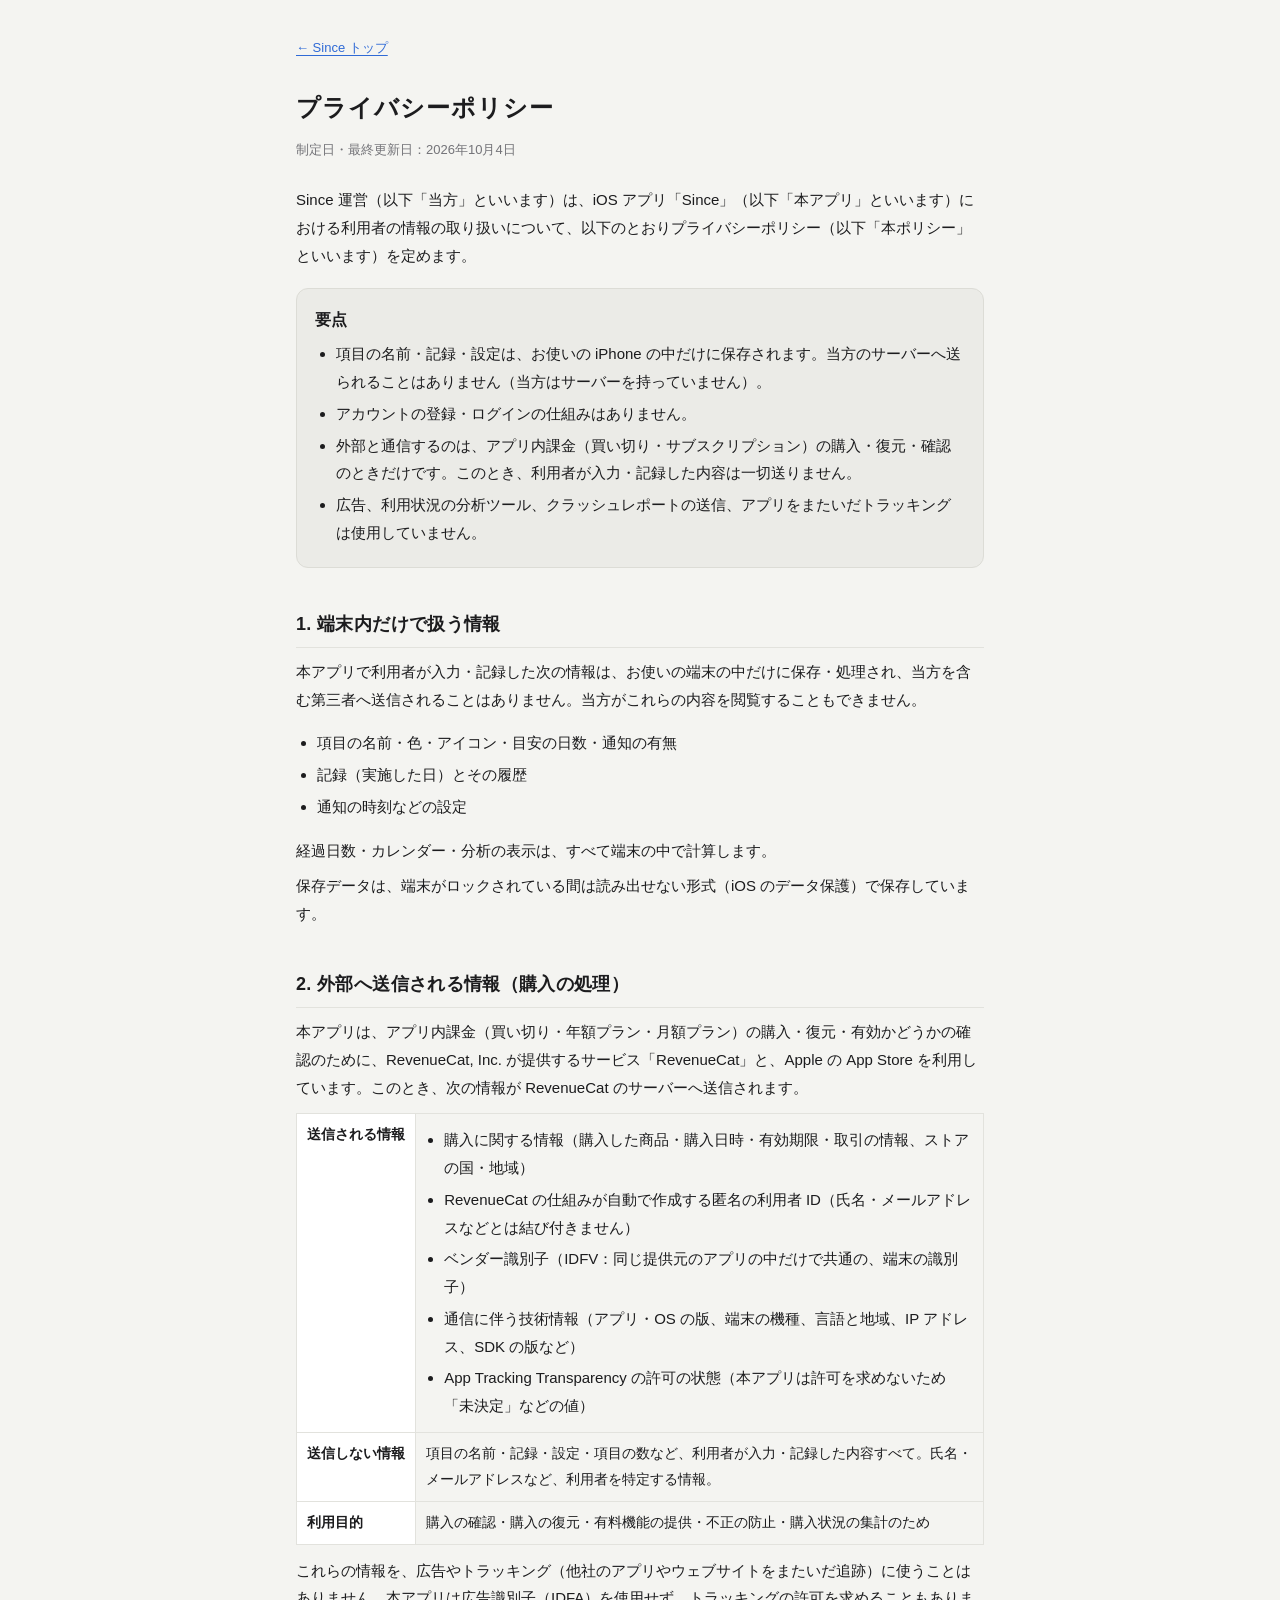
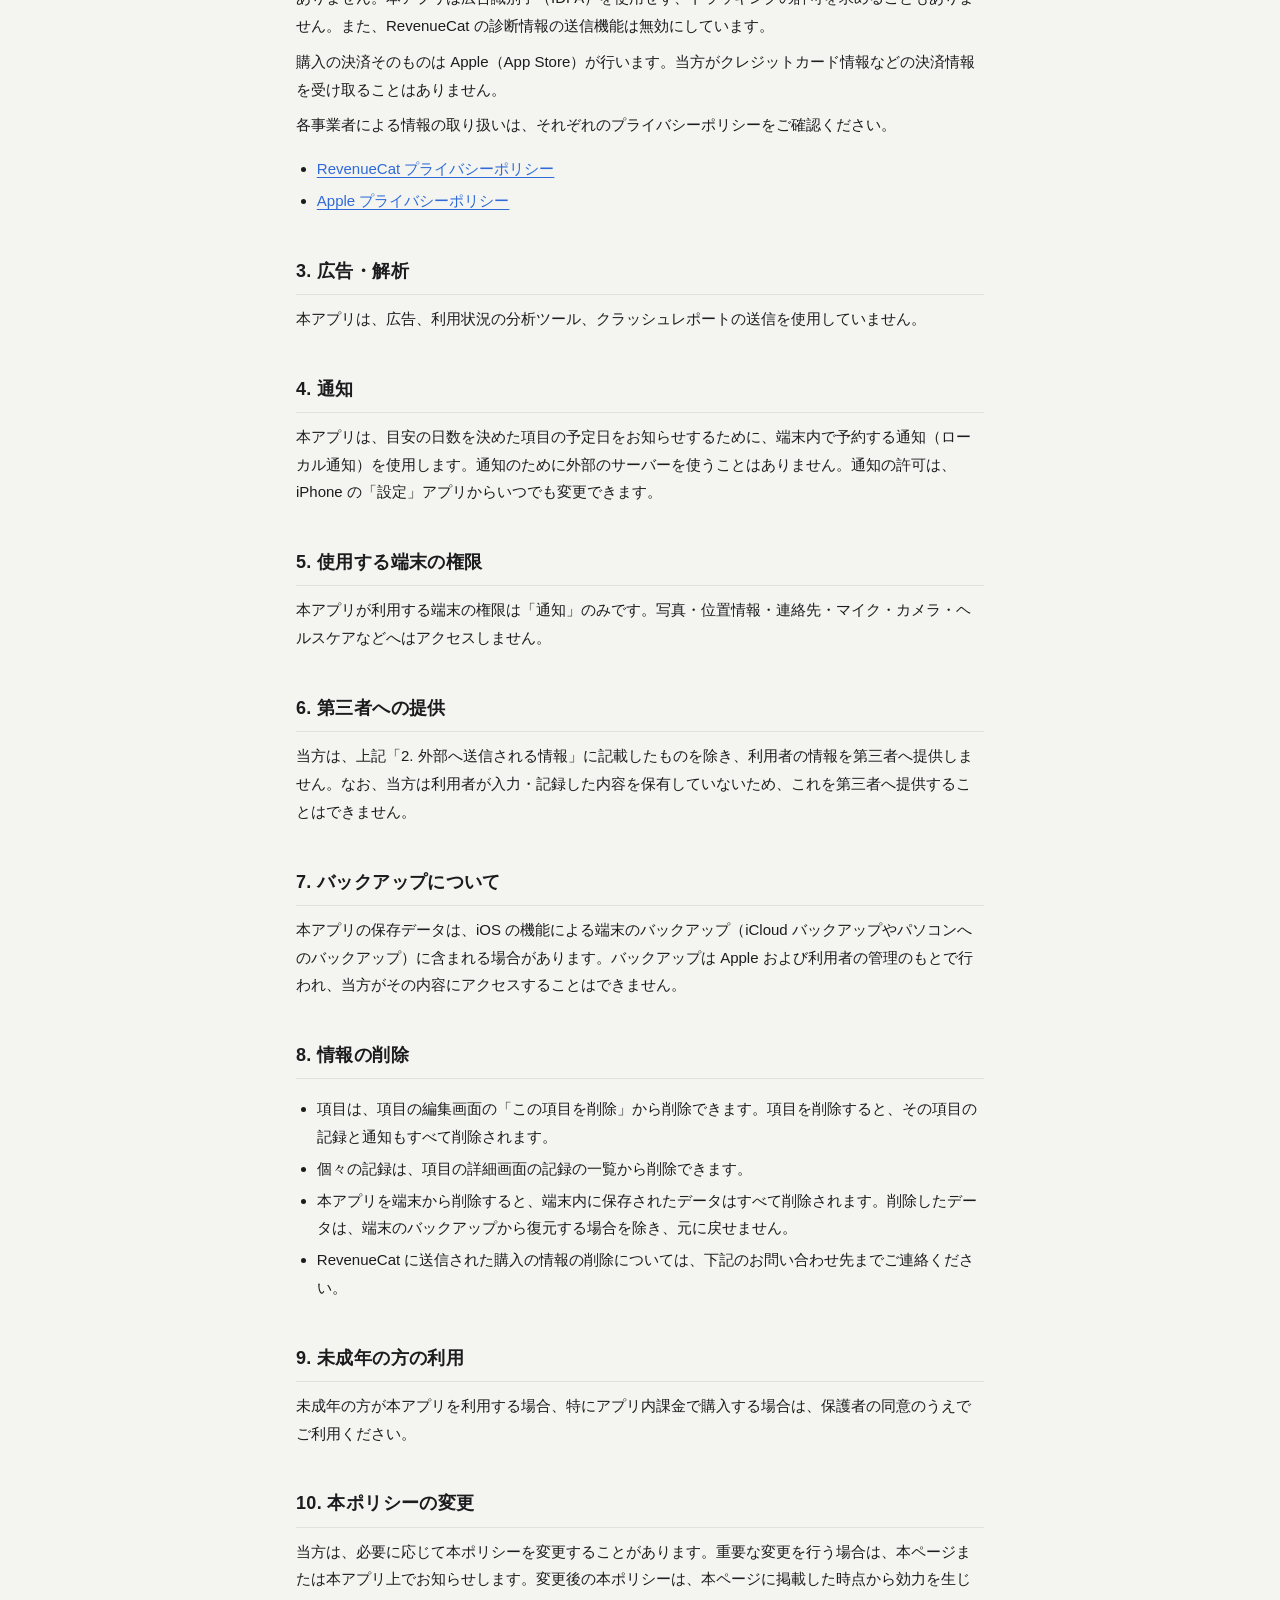
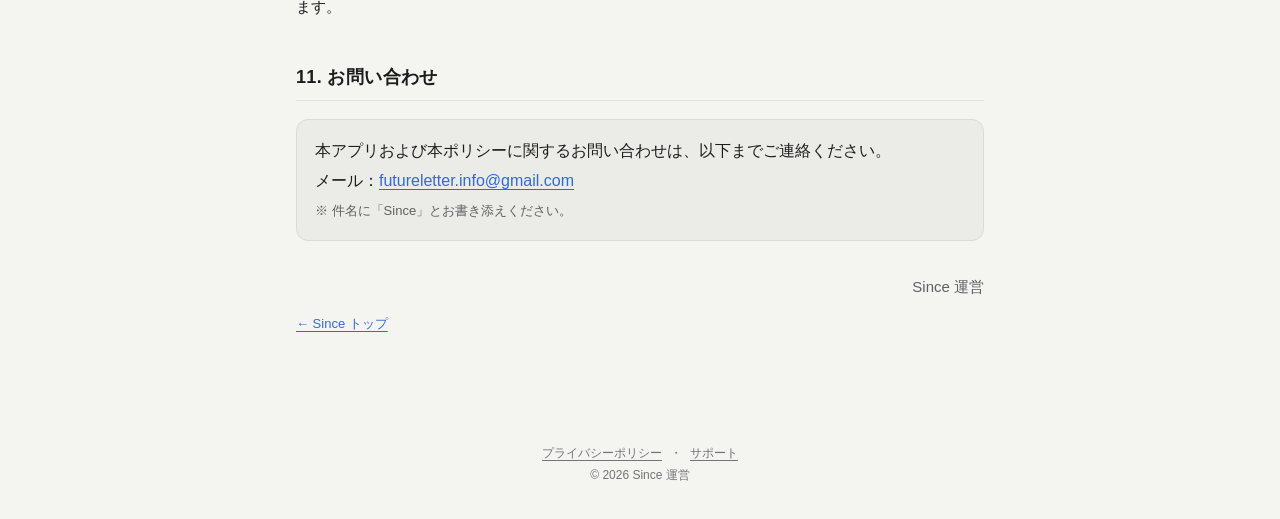
==== privacy.html @ 3938c407 "プライバシーポリシー・サポートページを追加 Co-Authored-By: Claude Opus 5.5 <noreply@anthropic.com>" ====
<!DOCTYPE html>
<html lang="ja">
<head>
<meta charset="UTF-8" />
<meta name="viewport" content="width=device-width, initial-scale=1.0" />
<title>プライバシーポリシー｜Since</title>
<meta name="description" content="iOS アプリ「Since」のプライバシーポリシー。" />
<link rel="stylesheet" href="style.css" />
</head>
<body>
<div class="wrap">
  <a class="back" href="index.html">← Since トップ</a>
  <h1>プライバシーポリシー</h1>
  <p class="meta">制定日・最終更新日：2026年10月4日</p>

  <p>Since 運営（以下「当方」といいます）は、iOS アプリ「Since」（以下「本アプリ」といいます）における利用者の情報の取り扱いについて、以下のとおりプライバシーポリシー（以下「本ポリシー」といいます）を定めます。</p>

  <div class="contact">
    <strong>要点</strong>
    <ul>
      <li>項目の名前・記録・設定は、お使いの iPhone の中だけに保存されます。当方のサーバーへ送られることはありません（当方はサーバーを持っていません）。</li>
      <li>アカウントの登録・ログインの仕組みはありません。</li>
      <li>外部と通信するのは、アプリ内課金（買い切り・サブスクリプション）の購入・復元・確認のときだけです。このとき、利用者が入力・記録した内容は一切送りません。</li>
      <li>広告、利用状況の分析ツール、クラッシュレポートの送信、アプリをまたいだトラッキングは使用していません。</li>
    </ul>
  </div>

  <h2>1. 端末内だけで扱う情報</h2>
  <p>本アプリで利用者が入力・記録した次の情報は、お使いの端末の中だけに保存・処理され、当方を含む第三者へ送信されることはありません。当方がこれらの内容を閲覧することもできません。</p>
  <ul>
    <li>項目の名前・色・アイコン・目安の日数・通知の有無</li>
    <li>記録（実施した日）とその履歴</li>
    <li>通知の時刻などの設定</li>
  </ul>
  <p>経過日数・カレンダー・分析の表示は、すべて端末の中で計算します。</p>
  <p>保存データは、端末がロックされている間は読み出せない形式（iOS のデータ保護）で保存しています。</p>

  <h2>2. 外部へ送信される情報（購入の処理）</h2>
  <p>本アプリは、アプリ内課金（買い切り・年額プラン・月額プラン）の購入・復元・有効かどうかの確認のために、RevenueCat, Inc. が提供するサービス「RevenueCat」と、Apple の App Store を利用しています。このとき、次の情報が RevenueCat のサーバーへ送信されます。</p>
  <table>
    <tr><th>送信される情報</th><td>
      <ul>
        <li>購入に関する情報（購入した商品・購入日時・有効期限・取引の情報、ストアの国・地域）</li>
        <li>RevenueCat の仕組みが自動で作成する匿名の利用者 ID（氏名・メールアドレスなどとは結び付きません）</li>
        <li>ベンダー識別子（IDFV：同じ提供元のアプリの中だけで共通の、端末の識別子）</li>
        <li>通信に伴う技術情報（アプリ・OS の版、端末の機種、言語と地域、IP アドレス、SDK の版など）</li>
        <li>App Tracking Transparency の許可の状態（本アプリは許可を求めないため「未決定」などの値）</li>
      </ul>
    </td></tr>
    <tr><th>送信しない情報</th><td>項目の名前・記録・設定・項目の数など、利用者が入力・記録した内容すべて。氏名・メールアドレスなど、利用者を特定する情報。</td></tr>
    <tr><th>利用目的</th><td>購入の確認・購入の復元・有料機能の提供・不正の防止・購入状況の集計のため</td></tr>
  </table>
  <p>これらの情報を、広告やトラッキング（他社のアプリやウェブサイトをまたいだ追跡）に使うことはありません。本アプリは広告識別子（IDFA）を使用せず、トラッキングの許可を求めることもありません。また、RevenueCat の診断情報の送信機能は無効にしています。</p>
  <p>購入の決済そのものは Apple（App Store）が行います。当方がクレジットカード情報などの決済情報を受け取ることはありません。</p>
  <p>各事業者による情報の取り扱いは、それぞれのプライバシーポリシーをご確認ください。</p>
  <ul>
    <li><a href="https://www.revenuecat.com/privacy/" target="_blank" rel="noopener">RevenueCat プライバシーポリシー</a></li>
    <li><a href="https://www.apple.com/jp/legal/privacy/" target="_blank" rel="noopener">Apple プライバシーポリシー</a></li>
  </ul>

  <h2>3. 広告・解析</h2>
  <p>本アプリは、広告、利用状況の分析ツール、クラッシュレポートの送信を使用していません。</p>

  <h2>4. 通知</h2>
  <p>本アプリは、目安の日数を決めた項目の予定日をお知らせするために、端末内で予約する通知（ローカル通知）を使用します。通知のために外部のサーバーを使うことはありません。通知の許可は、iPhone の「設定」アプリからいつでも変更できます。</p>

  <h2>5. 使用する端末の権限</h2>
  <p>本アプリが利用する端末の権限は「通知」のみです。写真・位置情報・連絡先・マイク・カメラ・ヘルスケアなどへはアクセスしません。</p>

  <h2>6. 第三者への提供</h2>
  <p>当方は、上記「2. 外部へ送信される情報」に記載したものを除き、利用者の情報を第三者へ提供しません。なお、当方は利用者が入力・記録した内容を保有していないため、これを第三者へ提供することはできません。</p>

  <h2>7. バックアップについて</h2>
  <p>本アプリの保存データは、iOS の機能による端末のバックアップ（iCloud バックアップやパソコンへのバックアップ）に含まれる場合があります。バックアップは Apple および利用者の管理のもとで行われ、当方がその内容にアクセスすることはできません。</p>

  <h2>8. 情報の削除</h2>
  <ul>
    <li>項目は、項目の編集画面の「この項目を削除」から削除できます。項目を削除すると、その項目の記録と通知もすべて削除されます。</li>
    <li>個々の記録は、項目の詳細画面の記録の一覧から削除できます。</li>
    <li>本アプリを端末から削除すると、端末内に保存されたデータはすべて削除されます。削除したデータは、端末のバックアップから復元する場合を除き、元に戻せません。</li>
    <li>RevenueCat に送信された購入の情報の削除については、下記のお問い合わせ先までご連絡ください。</li>
  </ul>

  <h2>9. 未成年の方の利用</h2>
  <p>未成年の方が本アプリを利用する場合、特にアプリ内課金で購入する場合は、保護者の同意のうえでご利用ください。</p>

  <h2>10. 本ポリシーの変更</h2>
  <p>当方は、必要に応じて本ポリシーを変更することがあります。重要な変更を行う場合は、本ページまたは本アプリ上でお知らせします。変更後の本ポリシーは、本ページに掲載した時点から効力を生じます。</p>

  <h2>11. お問い合わせ</h2>
  <div class="contact">
    本アプリおよび本ポリシーに関するお問い合わせは、以下までご連絡ください。<br />
    メール：<a href="mailto:futureletter.info@gmail.com?subject=Since%20%E3%81%AB%E3%81%A4%E3%81%84%E3%81%A6">futureletter.info@gmail.com</a>
    <span class="note">※ 件名に「Since」とお書き添えください。</span>
  </div>

  <p class="signature">Since 運営</p>
  <a class="back" href="index.html">← Since トップ</a>
</div>
<footer class="site">
  <a href="privacy.html">プライバシーポリシー</a>・<a href="support.html">サポート</a>
  <div>© 2026 Since 運営</div>
</footer>
</body>
</html>
---- style.css ----
:root {
  color-scheme: light dark;
  --bg: #f4f4f1;
  --surface: #ffffff;
  --text: #1c1c1e;
  --text-soft: #5f5f65;
  --text-faint: #737378;
  --accent: #2f6ad6;
  --accent-soft: #2557b3;
  --ink: #1c1c1e;
  --on-ink: #ffffff;
  --border: #e2e2dd;
  --note-bg: #ebebe7;
  --note-border: #dcdcd6;
  --shadow: rgba(28, 28, 30, 0.06);
}
@media (prefers-color-scheme: dark) {
  :root {
    --bg: #000000;
    --surface: #1a1a1c;
    --text: #f4f4f6;
    --text-soft: #a8a8ae;
    --text-faint: #8e8e94;
    --accent: #74a5ff;
    --accent-soft: #9dc0ff;
    --ink: #e8e8eb;
    --on-ink: #1a1a1c;
    --border: #2e2e31;
    --note-bg: #161618;
    --note-border: #2e2e31;
    --shadow: rgba(0, 0, 0, 0.4);
  }
}

* { box-sizing: border-box; }
body {
  margin: 0;
  font-family: -apple-system, BlinkMacSystemFont, "Hiragino Sans", "Noto Sans JP", sans-serif;
  background: var(--bg);
  color: var(--text);
  line-height: 1.85;
  -webkit-font-smoothing: antialiased;
  overflow-wrap: anywhere;
}

.wrap { max-width: 720px; margin: 0 auto; padding: 32px 16px 64px; }

header.site { text-align: center; padding: 56px 16px 8px; }
header.site .mark {
  display: inline-flex;
  align-items: center;
  justify-content: center;
  width: 56px; height: 56px;
  border-radius: 14px;
  background: var(--ink);
  color: var(--on-ink);
  font-size: 26px;
  font-weight: 700;
  margin-bottom: 14px;
  box-shadow: 0 4px 14px var(--shadow);
}
header.site .logo {
  font-size: 32px;
  font-weight: 700;
  letter-spacing: 0.04em;
}
header.site .tagline { color: var(--text-soft); font-size: 14px; margin-top: 4px; letter-spacing: 0.04em; }

h1 { font-size: 24px; font-weight: 700; margin: 8px 0 4px; letter-spacing: 0.04em; }
h2 {
  font-size: 18px; font-weight: 700;
  margin: 40px 0 10px; padding-bottom: 6px;
  border-bottom: 1px solid var(--border);
  letter-spacing: 0.02em;
}
h3 { font-size: 16px; font-weight: 700; margin: 28px 0 4px; }
p, li { font-size: 15px; }
p { margin: 8px 0; }
.meta { color: var(--text-faint); font-size: 13px; margin-bottom: 24px; }
a { color: var(--accent); text-underline-offset: 3px; }
a:hover { color: var(--accent-soft); }

.card {
  background: var(--surface);
  border: 1px solid var(--border);
  border-radius: 16px;
  padding: 24px;
  box-shadow: 0 6px 24px var(--shadow);
}
.card p:first-child { margin-top: 0; }
.card p:last-child { margin-bottom: 0; }

.btnrow { display: flex; gap: 12px; flex-wrap: wrap; justify-content: center; margin-top: 28px; }
.btn {
  display: inline-block;
  background: var(--ink);
  color: var(--on-ink);
  text-decoration: none;
  padding: 12px 24px;
  border-radius: 999px;
  font-weight: 700;
  font-size: 14px;
}
.btn:hover { color: var(--on-ink); opacity: 0.86; }
.btn.ghost { background: transparent; color: var(--text); border: 1.5px solid var(--ink); }
.btn.ghost:hover { color: var(--text); }

.contact {
  background: var(--note-bg);
  border: 1px solid var(--note-border);
  border-radius: 12px;
  padding: 16px 18px;
  margin: 18px 0;
}
.contact ul { margin: 6px 0 0; }
.contact .note { color: var(--text-soft); font-size: 13px; display: block; margin-top: 4px; }

table { width: 100%; border-collapse: collapse; margin: 12px 0; font-size: 14px; }
th, td { border: 1px solid var(--border); padding: 8px 10px; text-align: left; vertical-align: top; }
th { background: var(--surface); font-weight: 700; white-space: nowrap; }
td ul { margin: 0; }
@media (max-width: 560px) {
  table, tbody, tr, th, td { display: block; width: 100%; }
  th { white-space: normal; }
  tr + tr th { border-top: none; }
  td { border-top: none; }
}

ul, ol { padding-left: 1.3em; }
li { margin: 4px 0; }
.back { display: inline-block; margin-bottom: 18px; font-size: 13px; }
.signature { text-align: right; margin-top: 32px; color: var(--text-soft); }

footer.site { text-align: center; color: var(--text-faint); font-size: 12px; padding: 24px 16px 32px; }
footer.site a { color: var(--text-faint); margin: 0 8px; }
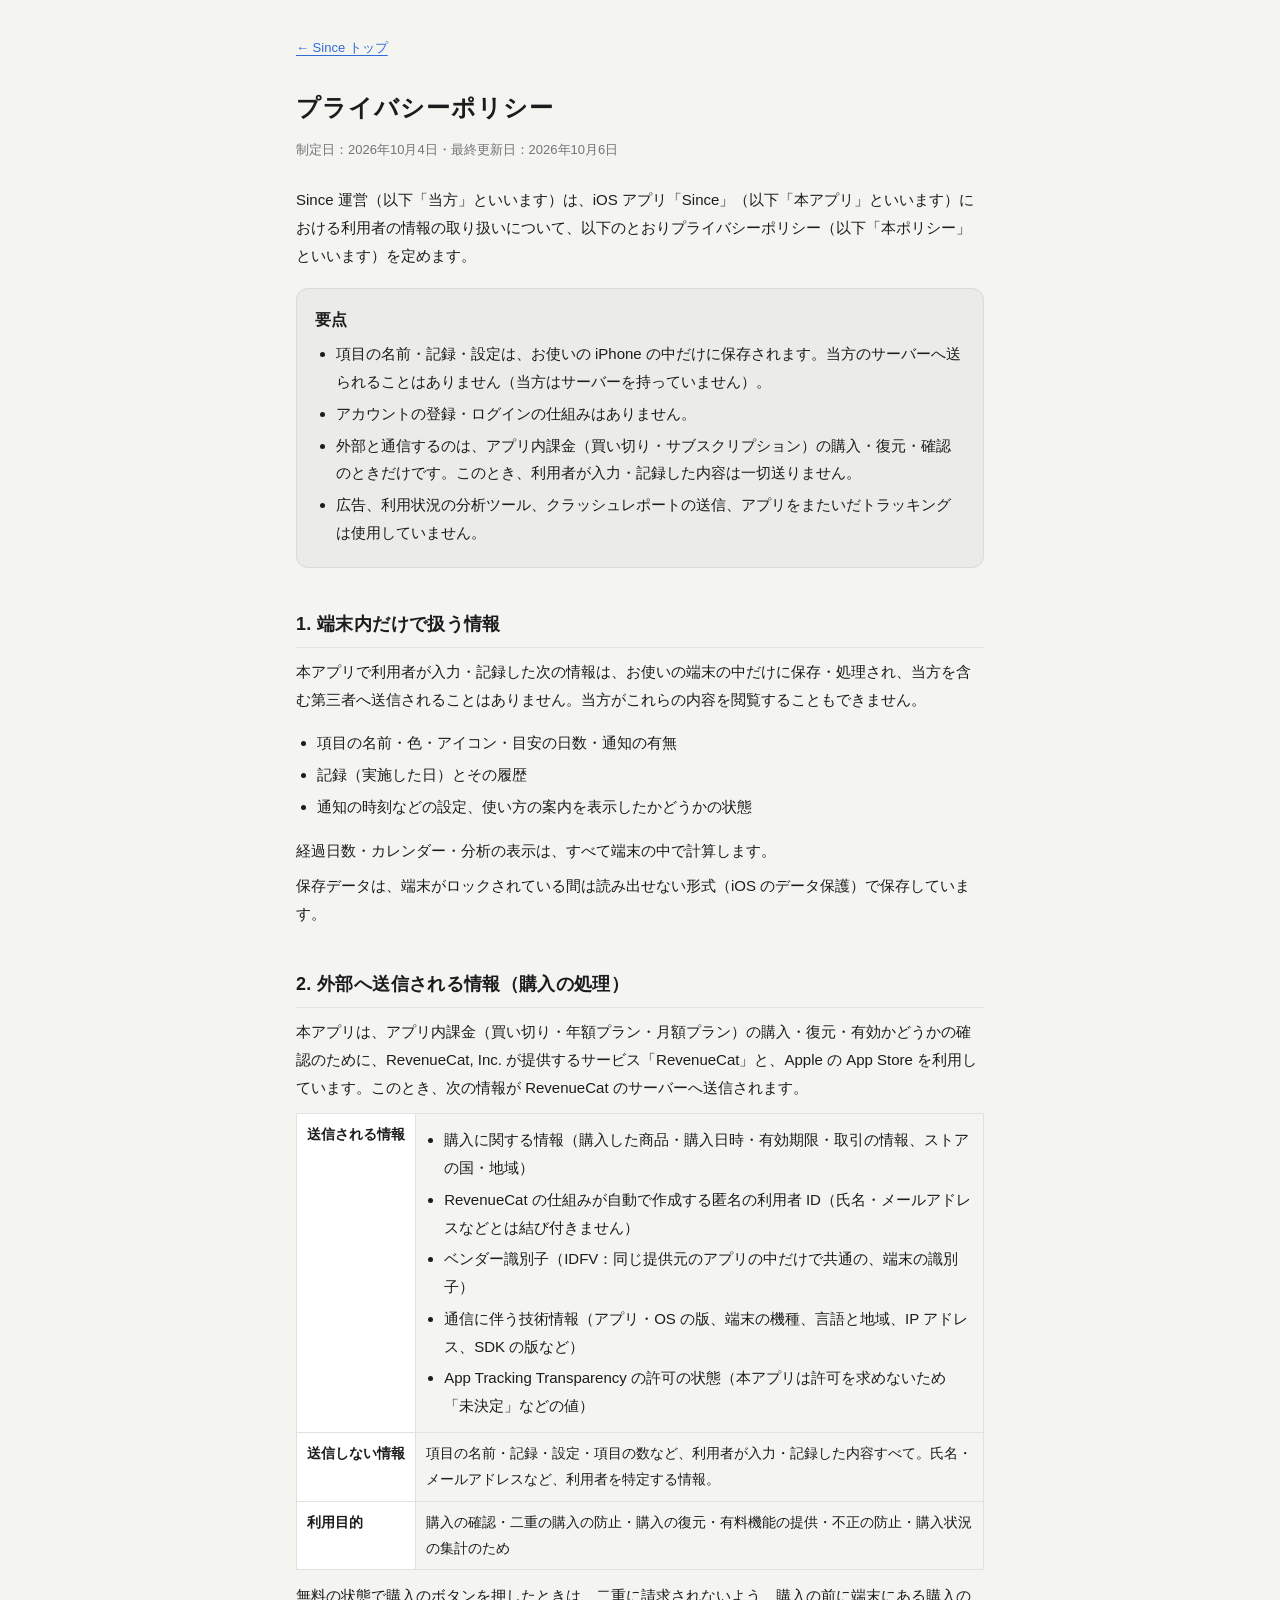
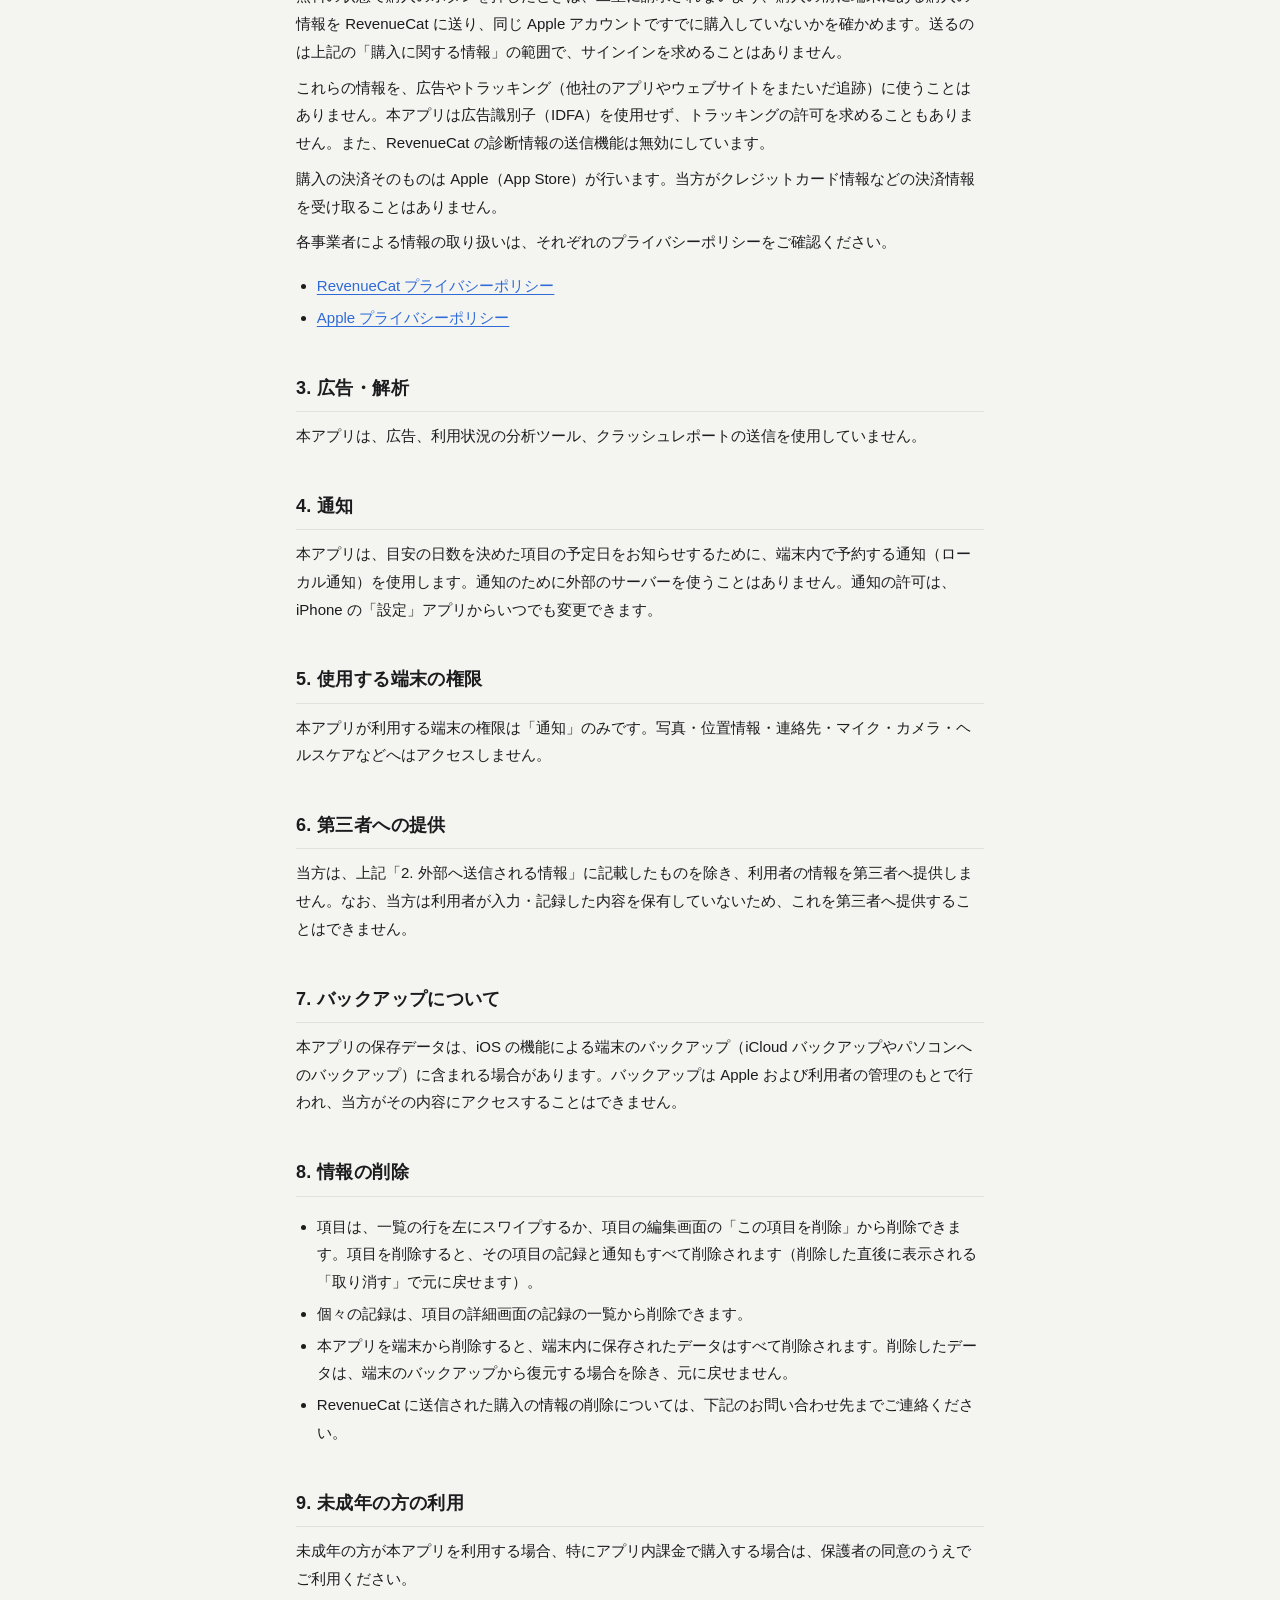
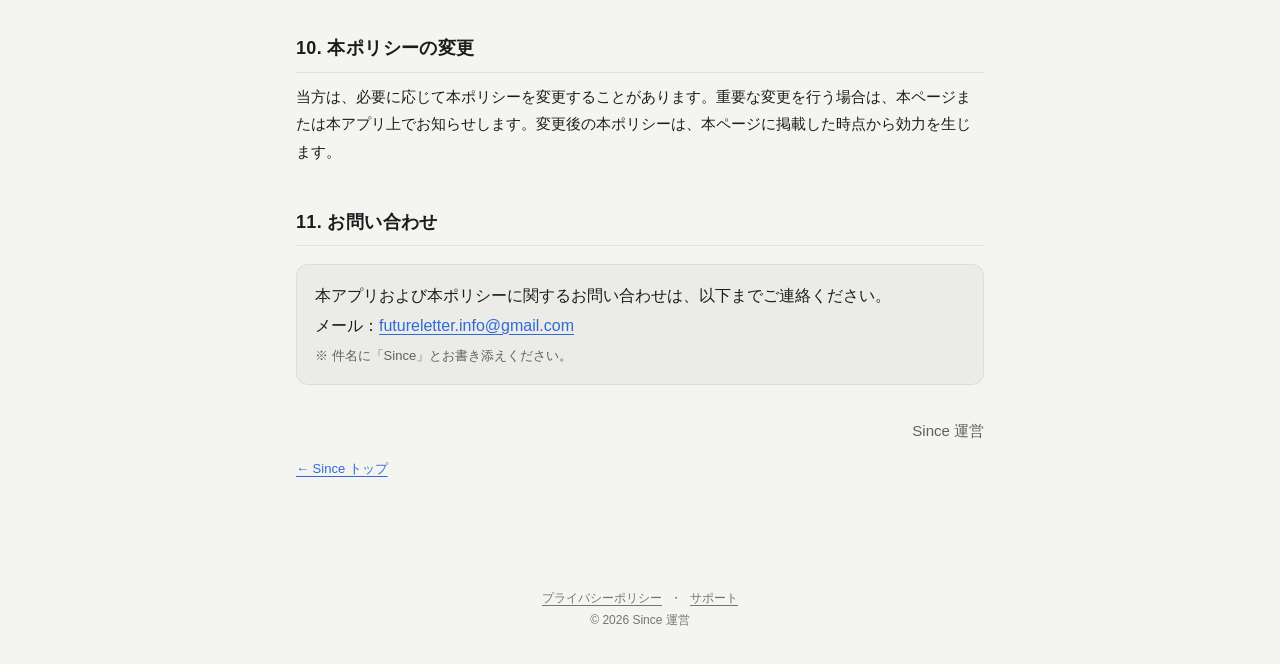
==== commit c00a2f59: "アプリの更新に合わせる（スワイプで削除・取り消し・二重購入の防止・過去の日の記録） Co-Authored-By: Claude Opus 5.5 <noreply@anthropic.com>" ====
--- a/privacy.html
+++ b/privacy.html
@@ -11,7 +11,7 @@
 <div class="wrap">
   <a class="back" href="index.html">← Since トップ</a>
   <h1>プライバシーポリシー</h1>
-  <p class="meta">制定日・最終更新日：2026年10月4日</p>
+  <p class="meta">制定日：2026年10月4日・最終更新日：2026年10月6日</p>
 
   <p>Since 運営（以下「当方」といいます）は、iOS アプリ「Since」（以下「本アプリ」といいます）における利用者の情報の取り扱いについて、以下のとおりプライバシーポリシー（以下「本ポリシー」といいます）を定めます。</p>
 
@@ -30,7 +30,7 @@
   <ul>
     <li>項目の名前・色・アイコン・目安の日数・通知の有無</li>
     <li>記録（実施した日）とその履歴</li>
-    <li>通知の時刻などの設定</li>
+    <li>通知の時刻などの設定、使い方の案内を表示したかどうかの状態</li>
   </ul>
   <p>経過日数・カレンダー・分析の表示は、すべて端末の中で計算します。</p>
   <p>保存データは、端末がロックされている間は読み出せない形式（iOS のデータ保護）で保存しています。</p>
@@ -48,8 +48,9 @@
       </ul>
     </td></tr>
     <tr><th>送信しない情報</th><td>項目の名前・記録・設定・項目の数など、利用者が入力・記録した内容すべて。氏名・メールアドレスなど、利用者を特定する情報。</td></tr>
-    <tr><th>利用目的</th><td>購入の確認・購入の復元・有料機能の提供・不正の防止・購入状況の集計のため</td></tr>
+    <tr><th>利用目的</th><td>購入の確認・二重の購入の防止・購入の復元・有料機能の提供・不正の防止・購入状況の集計のため</td></tr>
   </table>
+  <p>無料の状態で購入のボタンを押したときは、二重に請求されないよう、購入の前に端末にある購入の情報を RevenueCat に送り、同じ Apple アカウントですでに購入していないかを確かめます。送るのは上記の「購入に関する情報」の範囲で、サインインを求めることはありません。</p>
   <p>これらの情報を、広告やトラッキング（他社のアプリやウェブサイトをまたいだ追跡）に使うことはありません。本アプリは広告識別子（IDFA）を使用せず、トラッキングの許可を求めることもありません。また、RevenueCat の診断情報の送信機能は無効にしています。</p>
   <p>購入の決済そのものは Apple（App Store）が行います。当方がクレジットカード情報などの決済情報を受け取ることはありません。</p>
   <p>各事業者による情報の取り扱いは、それぞれのプライバシーポリシーをご確認ください。</p>
@@ -75,7 +76,7 @@
 
   <h2>8. 情報の削除</h2>
   <ul>
-    <li>項目は、項目の編集画面の「この項目を削除」から削除できます。項目を削除すると、その項目の記録と通知もすべて削除されます。</li>
+    <li>項目は、一覧の行を左にスワイプするか、項目の編集画面の「この項目を削除」から削除できます。項目を削除すると、その項目の記録と通知もすべて削除されます（削除した直後に表示される「取り消す」で元に戻せます）。</li>
     <li>個々の記録は、項目の詳細画面の記録の一覧から削除できます。</li>
     <li>本アプリを端末から削除すると、端末内に保存されたデータはすべて削除されます。削除したデータは、端末のバックアップから復元する場合を除き、元に戻せません。</li>
     <li>RevenueCat に送信された購入の情報の削除については、下記のお問い合わせ先までご連絡ください。</li>
